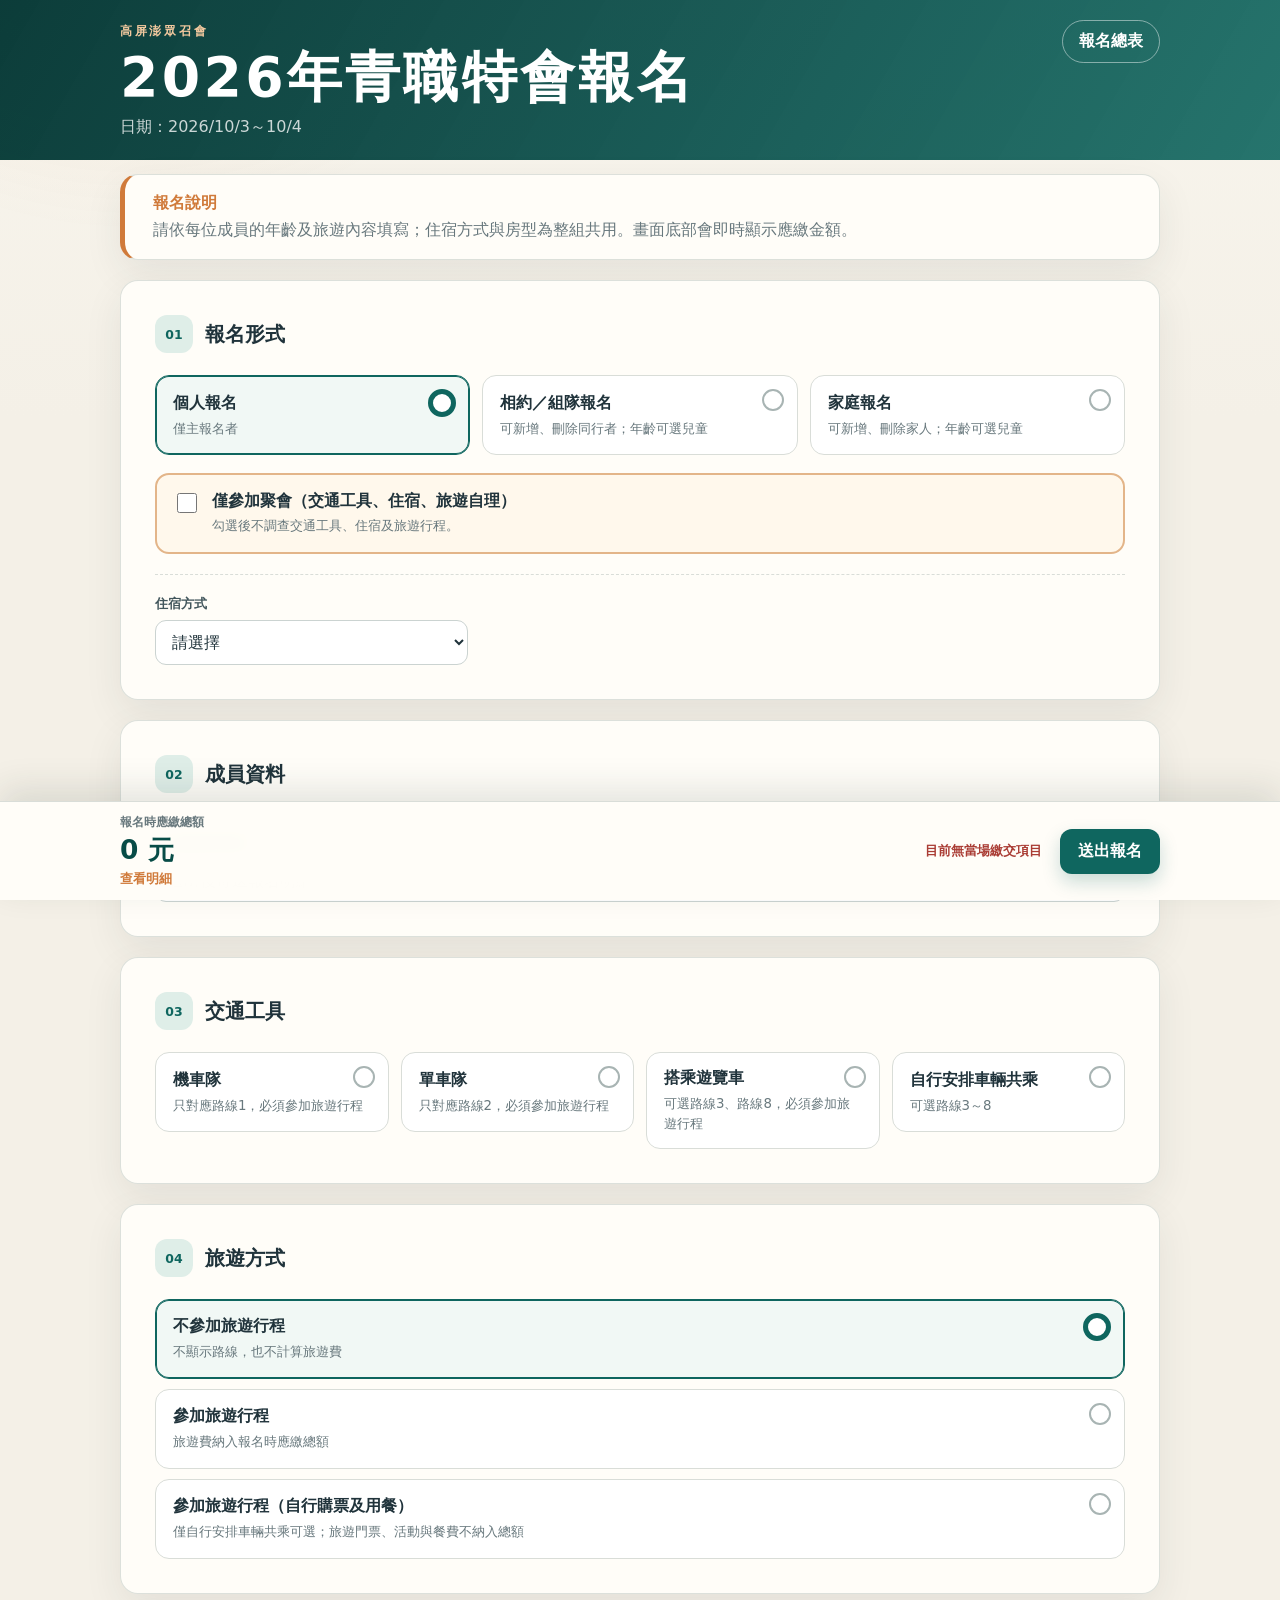
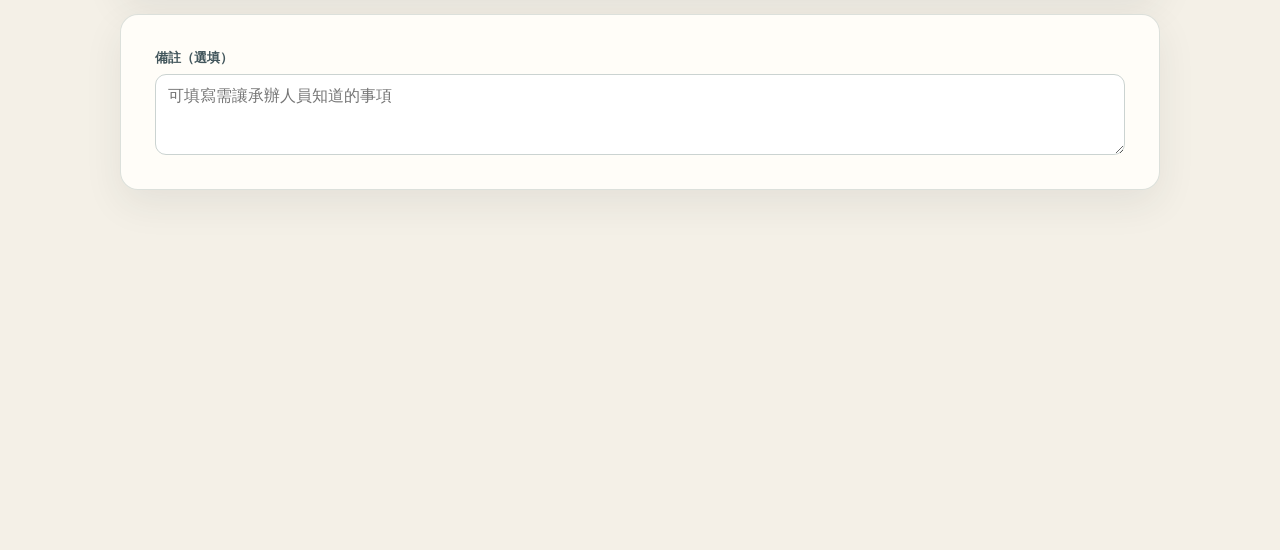
==== index.html @ 2dcc2cd1 "Add files via upload" ====
<!doctype html>
<html lang="zh-Hant">
<head>
  <meta charset="utf-8">
  <meta name="viewport" content="width=device-width, initial-scale=1, viewport-fit=cover">
  <meta name="description" content="高屏澎眾召會 2026年青職特會報名">
  <title>墾丁相調報名</title>
  <link rel="stylesheet" href="styles.css?v=20260810-r52.4">
</head>
<body data-page="registration">
  <header class="site-header">
    <div>
      <span class="eyebrow">高屏澎眾召會</span>
      <h1 id="eventTitle">2026年青職特會報名</h1>
      <p class="header-meta" id="eventDate">日期：2026/10/3～10/4</p>
    </div>
    <a class="report-link" href="report.html" target="_blank" rel="noopener">報名總表</a>
  </header>

  <main class="page-shell">
    <div id="globalMessage" class="message message--error" hidden></div>
    <form id="registrationForm" novalidate>
      <section class="card intro-card">
        <h2>報名說明</h2>
        <p>請依每位成員的年齡及旅遊內容填寫；住宿方式與房型為整組共用。畫面底部會即時顯示應繳金額。</p>
      </section>

      <section class="card">
        <div class="section-heading"><div><span class="step">01</span><h2>報名形式</h2></div></div>
        <div class="choice-grid choice-grid--three">
          <label class="choice"><input type="radio" name="registrationType" value="PERSONAL" checked><span><strong>個人報名</strong><small>僅主報名者</small></span></label>
          <label class="choice"><input type="radio" name="registrationType" value="TEAM"><span><strong>相約／組隊報名</strong><small>可新增、刪除同行者；年齡可選兒童</small></span></label>
          <label class="choice"><input type="radio" name="registrationType" value="FAMILY"><span><strong>家庭報名</strong><small>可新增、刪除家人；年齡可選兒童</small></span></label>
        </div>
        <label class="meeting-only-choice">
          <input id="meetingOnly" type="checkbox">
          <span><strong>僅參加聚會（交通工具、住宿、旅遊自理）</strong><small id="meetingOnlyDescription">勾選後不調查交通工具、住宿及旅遊行程。</small></span>
        </label>
        <div id="accommodationSection" class="accommodation-section">
          <div class="form-grid">
            <label class="field"><span>住宿方式</span><select id="groupAccommodation" required><option value="">請選擇</option><option value="HOWARD">福華度假飯店</option><option value="SELF">住宿自理</option></select></label>
            <label id="groupRoomField" class="field room-type-field" hidden><span>整組房型</span><select id="groupRoomType"><option value="">請選擇</option></select></label>
          </div>
          <div id="groupHotelInfo" class="hotel-banner" hidden>
            <div><span class="hotel-icon">宿</span></div>
            <div>
              <strong>全組住宿福華度假飯店</strong>
              <p id="hotelPricingDescription">房型與加價規則載入中。</p>
            </div>
          </div>
          <div id="roomConfirmationPanel" class="confirmation-panel" hidden>
            <label id="personalRoomConfirmation" class="confirmation-choice" hidden>
              <input id="personalRoomConfirmed" type="checkbox">
              <span>我了解同住者將由青職組安排；若無合適配對者，屆時可能加收空床費。</span>
            </label>
            <label id="roomCapacityConfirmation" class="confirmation-choice" hidden>
              <input id="roomCapacityConfirmed" type="checkbox">
              <span>我了解需要床位的人數未達房型人數，將由青職組安排同住者；若無合適配對者，屆時可能加收空床費。</span>
            </label>
          </div>
        </div>
      </section>

      <section class="card">
        <div class="section-heading">
          <div><span class="step">02</span><h2>成員資料</h2></div>
          <button id="addAdultButton" class="button button--secondary" type="button" hidden>＋ 新增同行者</button>
        </div>
        <div id="participants"></div>
        <div class="contact-panel">
          <label class="field field--wide"><span>報名副本電子郵件</span><input id="email" type="email" autocomplete="email" maxlength="120" placeholder="送出後寄送報名明細" required></label>
        </div>
      </section>

      <section id="transportCard" class="card">
        <div class="section-heading"><div><span class="step">03</span><h2>交通工具</h2></div></div>
        <div class="choice-grid choice-grid--four">
          <label class="choice"><input type="radio" name="transportMode" value="MOTORCYCLE" required><span><strong>機車隊</strong><small>只對應路線1，必須參加旅遊行程</small></span></label>
          <label class="choice"><input type="radio" name="transportMode" value="BICYCLE" required><span><strong>單車隊</strong><small>只對應路線2，必須參加旅遊行程</small></span></label>
          <label class="choice"><input type="radio" name="transportMode" value="COACH" required><span><strong>搭乘遊覽車</strong><small>可選路線3、路線8，必須參加旅遊行程</small></span></label>
          <label class="choice"><input type="radio" name="transportMode" value="CARPOOL" required><span><strong>自行安排車輛共乘</strong><small>可選路線3～8</small></span></label>
        </div>
        <section id="insuranceSurvey" class="insurance-survey" hidden>
          <div class="insurance-survey__heading">
            <div>
              <h3 id="insuranceTitle">旅遊平安保險</h3>
              <p id="insuranceDescription">依所選交通工具與路線顯示投保規則。</p>
            </div>
            <span id="insurancePrice" class="insurance-price"></span>
          </div>
          <div id="insuranceParticipants" class="insurance-participants"></div>
        </section>
      </section>

      <section id="travelCard" class="card">
        <div class="section-heading"><div><span class="step">04</span><h2>旅遊方式</h2></div></div>
        <div class="choice-stack">
          <label class="choice"><input type="radio" name="travelMode" value="NONE" checked><span><strong>不參加旅遊行程</strong><small>不顯示路線，也不計算旅遊費</small></span></label>
          <label class="choice"><input type="radio" name="travelMode" value="STANDARD"><span><strong>參加旅遊行程</strong><small>旅遊費納入報名時應繳總額</small></span></label>
          <label class="choice"><input type="radio" name="travelMode" value="SELF_PAY"><span><strong>參加旅遊行程（自行購票及用餐）</strong><small>僅自行安排車輛共乘可選；旅遊門票、活動與餐費不納入總額</small></span></label>
        </div>
        <div id="routeSection" class="route-section" hidden>
          <label class="field">
            <span>10/3旅遊路線</span>
            <select id="routeId" required><option value="">請選擇一條路線</option></select>
          </label>
          <div id="routeInfo" class="route-info" hidden></div>
          <div id="routeDetailTable"></div>
          <div id="routeOptions"></div>
          <div id="route7Count" class="route-count" hidden></div>
          <div id="onsiteTable"></div>
          <div id="pendingTable"></div>
        </div>
      </section>

      <section class="card">
        <label class="field">
          <span>備註（選填）</span>
          <textarea id="note" maxlength="500" rows="3" placeholder="可填寫需讓承辦人員知道的事項"></textarea>
        </label>
      </section>
      <div class="mobile-bottom-spacer" aria-hidden="true"></div>
    </form>
  </main>

  <div class="fee-dock">
    <div class="fee-dock__inner">
      <button class="fee-total" id="toggleDetails" type="button" aria-expanded="false">
        <span>報名時應繳總額</span><strong id="grandTotal">0 元</strong><small>查看明細</small>
      </button>
      <div class="fee-dock__details" id="feeDetails" hidden></div>
      <div class="fee-dock__actions">
        <span id="onsiteReminder" class="onsite-reminder">目前無當場繳交項目</span>
        <button id="submitButton" class="button button--primary" type="submit" form="registrationForm">送出報名</button>
      </div>
    </div>
  </div>

  <dialog id="resultDialog" class="result-dialog">
    <div class="success-mark">✓</div>
    <h2>報名已送出</h2>
    <p>報名編號：<strong id="resultRegistrationId"></strong></p>
    <p>報名時應繳：<strong id="resultTotal"></strong></p>
    <section id="resultFinancial" class="result-info-card" hidden>
      <h3>財務窗口</h3>
      <p id="resultFinancialText"></p>
    </section>
    <section id="resultRouteGroup" class="result-info-card result-route-group" hidden>
      <h3 id="resultRouteGroupTitle">旅遊行程群組</h3>
      <p>請加入您所選路線的 LINE 群組，以接收行前通知。</p>
      <img id="resultRouteQr" alt="旅遊路線 LINE 群組 QR Code">
      <a id="resultRouteLink" class="button button--secondary" target="_blank" rel="noopener">開啟 LINE 群組邀請連結</a>
    </section>
    <button id="closeResult" class="button button--primary" type="button">完成</button>
  </dialog>

  <template id="adultTemplate">
    <article class="member-card adult-card">
      <header class="member-card__header"><h3 class="member-title"></h3><button class="remove-member" type="button">刪除</button></header>
      <div class="member-card__body form-grid">
        <label class="field name-field">
          <span class="field-label-line"><span>姓名</span><span class="early-bird-status" data-early-bird-status role="status" aria-live="polite" hidden></span></span>
          <input data-field="name" aria-label="姓名" autocomplete="name" maxlength="40" required>
        </label>
        <label class="field adult-only"><span>手機</span><input data-field="phone" type="tel" inputmode="tel" maxlength="30" required></label>
        <label class="field adult-only"><span>召會</span><select data-field="church" required></select></label>
        <label class="field adult-only kaohsiung-only"><span>照顧區</span><select data-field="careArea" required></select></label>
        <label class="field adult-only kaohsiung-only"><span>大區</span><select data-field="district" required></select></label>
        <label class="field relationship-field" hidden><span>與主報名者的關係</span><input data-field="relationship" maxlength="30"></label>
        <label class="field"><span>年齡</span><select data-field="identityCategory" required></select></label>
        <label class="field child-age-field" hidden><span>實際年齡</span><select data-field="actualAge"><option value="">請選擇</option><option value="0">0歲</option><option value="1">1歲</option><option value="2">2歲</option><option value="3">3歲</option><option value="4">4歲</option><option value="5">5歲</option><option value="6">6歲</option><option value="7">7歲</option><option value="8">8歲</option><option value="9">9歲</option><option value="10">10歲</option><option value="11">11歲</option></select></label>
      </div>
    </article>
  </template>
  <script src="config.js?v=20260810-r52.4"></script>
  <script src="app.js?v=20260810-r52.4"></script>
</body>
</html>
---- styles.css ----
:root {
    --ink: #20333b;
    --muted: #68787d;
    --paper: #fffdf8;
    --canvas: #f4f0e7;
    --line: #d9ddd8;
    --brand: #0f665f;
    --brand-dark: #084c47;
    --accent: #d07a3a;
    --accent-soft: #fae9d7;
    --green-soft: #dfeee8;
    --child-soft: #eee6f6;
    --danger: #aa3d35;
    --shadow: 0 14px 38px rgba(40, 55, 50, .08);
    --radius: 18px;
  }
  * { box-sizing: border-box; }
  html { color: var(--ink); background: var(--canvas); font-family: "Noto Sans TC", "Microsoft JhengHei", system-ui, sans-serif; scroll-padding-bottom: 150px; }
  body { margin: 0; min-height: 100vh; background:
      radial-gradient(circle at 10% -10%, rgba(208,122,58,.13), transparent 28rem),
      linear-gradient(180deg, #f8f5ed 0, var(--canvas) 26rem); }
  button, input, select, textarea { font: inherit; }
  button, a { -webkit-tap-highlight-color: transparent; }
  h1, h2, h3, p { margin-top: 0; }
  [hidden] { display: none !important; }

  .site-header {
    min-height: 156px; padding: 20px max(24px, calc((100vw - 1040px)/2)) 22px;
    display: flex; align-items: flex-start; justify-content: space-between; gap: 24px;
    color: white; background:
      linear-gradient(120deg, rgba(4,55,52,.97), rgba(15,102,95,.9)),
      repeating-linear-gradient(135deg, transparent 0 22px, rgba(255,255,255,.04) 22px 24px);
  }
  .site-header h1 { margin: 6px 0 8px; font-size: clamp(2rem, 5vw, 3.45rem); letter-spacing: .06em; line-height: 1.15; }
  .eyebrow { color: #f3c99f; font-size: .78rem; font-weight: 800; letter-spacing: .22em; text-transform: uppercase; }
  .header-meta { margin: 0; color: rgba(255,255,255,.78); }
  .report-link { color: white; text-decoration: none; border: 1px solid rgba(255,255,255,.46); padding: 10px 16px; border-radius: 999px; white-space: nowrap; font-weight: 700; }
  .report-link:hover { background: rgba(255,255,255,.12); }

  .page-shell, .report-shell { width: min(1040px, calc(100% - 32px)); margin: 14px auto 0; padding-bottom: 190px; position: relative; }
  .report-shell { width: min(1440px, calc(100% - 32px)); }
  .card { background: rgba(255,253,248,.98); border: 1px solid rgba(217,221,216,.9); border-radius: var(--radius); padding: clamp(20px, 4vw, 34px); margin-bottom: 20px; box-shadow: var(--shadow); }
  .intro-card { border-left: 5px solid var(--accent); padding: 18px 28px; }
  .intro-card h2 { font-size: 1rem; margin-bottom: 6px; color: var(--accent); }
  .intro-card p { margin: 0; color: var(--muted); }
  .section-heading { display: flex; align-items: center; justify-content: space-between; gap: 16px; margin-bottom: 22px; }
  .section-heading > div { display: flex; align-items: center; gap: 12px; flex-wrap: wrap; }
  .section-heading h2 { margin: 0; font-size: 1.28rem; }
  .step { width: 38px; height: 38px; border-radius: 12px; display: grid; place-items: center; color: var(--brand); background: var(--green-soft); font-size: .78rem; font-weight: 900; }

  .choice-grid { display: grid; gap: 12px; }
  .choice-grid--two { grid-template-columns: repeat(2, 1fr); }
  .choice-grid--three { grid-template-columns: repeat(3, 1fr); }
  .choice-grid--four { grid-template-columns: repeat(4, 1fr); }
  .choice-stack { display: grid; gap: 10px; }
  .choice { display: block; position: relative; cursor: pointer; }
  .choice input { position: absolute; opacity: 0; pointer-events: none; }
  .choice > span { min-height: 80px; display: flex; flex-direction: column; justify-content: center; gap: 5px; border: 1px solid var(--line); border-radius: 14px; padding: 15px 17px; transition: .18s ease; background: white; }
  .choice > span::before { content: ""; width: 18px; height: 18px; border: 2px solid #a8b4b3; border-radius: 50%; position: absolute; top: 14px; right: 14px; }
  .choice input:checked + span { border-color: var(--brand); background: #f1f8f5; box-shadow: inset 0 0 0 1px var(--brand); }
  .choice input:checked + span::before { border: 5px solid var(--brand); background: white; }
  .choice.choice--disabled { cursor: not-allowed; }
  .choice.choice--disabled > span { color: #8d9695; background: #f2f3f2; border-color: #d9dddc; opacity: .72; }
  .choice.choice--disabled > span::before { border-color: #c7cecd; background: #e7eae9; }
  .choice strong { padding-right: 22px; }
  .choice small { color: var(--muted); line-height: 1.45; }
  .choice.compact > span { min-height: 70px; }

  .button { border: 0; border-radius: 12px; padding: 12px 18px; cursor: pointer; font-weight: 800; transition: .18s ease; }
  .button:hover { transform: translateY(-1px); }
  .button:disabled { opacity: .55; cursor: wait; transform: none; }
  .button--primary { color: white; background: var(--brand); box-shadow: 0 8px 18px rgba(15,102,95,.22); }
  .button--primary:hover { background: var(--brand-dark); }
  .button--secondary { color: var(--brand); background: var(--green-soft); }
  .button--text { color: var(--brand); background: transparent; padding: 8px; }

  .member-card { border: 1px solid var(--line); border-radius: 16px; overflow: hidden; margin-bottom: 16px; background: white; }
  .member-card__header { display: flex; align-items: center; justify-content: space-between; padding: 14px 18px; background: linear-gradient(90deg, #dcece7, #eef6f3); color: var(--brand-dark); }
  .member-card__header--child { background: linear-gradient(90deg, var(--child-soft), #f7f2fb); color: #684b7d; }
  .member-card__header h3 { margin: 0; font-size: 1rem; }
  .remove-member { border: 0; background: transparent; color: var(--danger); cursor: pointer; font-weight: 800; padding: 6px 8px; border-radius: 8px; }
  .remove-member:hover { background: rgba(170,61,53,.09); }
  .member-card__body { padding: 20px; }
  .form-grid { display: grid; grid-template-columns: repeat(3, 1fr); gap: 16px; }
  .contact-panel { margin-top: 18px; padding-top: 18px; border-top: 1px dashed var(--line); }
  .field { display: flex; flex-direction: column; gap: 7px; min-width: 0; }
  .field > span, .field-group legend { font-size: .84rem; color: #42565c; font-weight: 800; }
  .field-label-line { display: grid; grid-template-columns: max-content minmax(0, 1fr); align-items: start; gap: 9px; min-width: 0; }
  .early-bird-status { display: inline-flex; align-items: center; justify-self: start; min-width: 0; padding: 3px 8px; border-radius: 10px; font-size: .76rem; line-height: 1.35; font-weight: 800; }
  .early-bird-status--paid { color: #805300; background: #fff1c7; }
  .early-bird-status--unpaid { color: #a32f28; background: #fde8e6; }
  .early-bird-status[hidden] { display: none; }
  .field input, .field select, .field textarea {
    width: 100%; border: 1px solid #cbd3d1; border-radius: 11px; padding: 11px 12px; color: var(--ink); background: white; outline: none;
  }
  .field input:focus, .field select:focus, .field textarea:focus { border-color: var(--brand); box-shadow: 0 0 0 3px rgba(15,102,95,.12); }
  select option.route-unavailable { color: var(--danger); }
  .toggle-field { display: flex; gap: 9px; align-items: center; min-height: 44px; align-self: end; padding: 10px 12px; background: #f7f8f5; border-radius: 11px; font-weight: 700; }
  .toggle-field input { width: 18px; height: 18px; accent-color: var(--brand); }
  .relationship-field[hidden], .child-age-field[hidden], .kaohsiung-only[hidden], .adult-only[hidden], .room-type-field[hidden],
  .insurance-block[hidden], .insurance-details[hidden], .guardian-fields[hidden], .accommodation-section[hidden],
  .insurance-survey[hidden] { display: none; }
  .dependent-actions { padding: 0 18px 15px; }
  .child-card { margin: 0 18px 16px; border-color: #ded3e7; }
  .field-help { color: var(--muted); font-size: .8rem; margin: 0 20px 16px; }
  .warning-text { color: #925727; margin: 12px 0 0; }
  .muted { color: var(--muted); }

  .hotel-banner { display: flex; gap: 14px; align-items: center; border-radius: 14px; padding: 16px; background: #fbf3e9; margin-bottom: 20px; }
  .hotel-banner p { margin: 3px 0 0; color: var(--muted); font-size: .88rem; }
  .primary-hotel-info { margin: 0 20px 20px; }
  .hotel-icon { width: 42px; height: 42px; border-radius: 12px; display: grid; place-items: center; background: var(--accent); color: white; font-weight: 900; }
  .meeting-only-choice { display: flex; gap: 12px; align-items: flex-start; margin-top: 18px; padding: 16px; border: 2px solid #e3b589; border-radius: 14px; background: #fff8ec; cursor: pointer; }
  .meeting-only-choice input { width: 20px; height: 20px; margin-top: 2px; accent-color: var(--accent); flex: 0 0 auto; }
  .meeting-only-choice span { display: grid; gap: 4px; }
  .meeting-only-choice small { color: var(--muted); line-height: 1.5; }
  .accommodation-section { margin-top: 20px; padding-top: 20px; border-top: 1px dashed var(--line); }
  .accommodation-section .hotel-banner { margin: 16px 0 0; }
  .confirmation-panel { display: grid; gap: 10px; margin-top: 16px; }
  .confirmation-choice { display: flex; align-items: flex-start; gap: 10px; padding: 14px; border: 1px solid #dfc39f; border-radius: 12px; background: #fff9ef; cursor: pointer; line-height: 1.55; }
  .confirmation-choice input { width: 19px; height: 19px; margin-top: 2px; flex: 0 0 auto; accent-color: var(--accent); }
  .survey-card-hidden { display: none; }
  .insurance-survey { margin-top: 20px; padding: 18px; border: 2px solid #b7d6cc; border-radius: 16px; background: #f3f8f6; }
  .insurance-survey__heading { display: flex; justify-content: space-between; gap: 18px; align-items: flex-start; margin-bottom: 14px; }
  .insurance-survey__heading h3 { margin: 0; color: var(--brand-dark); font-size: 1.08rem; }
  .insurance-survey__heading p { margin: 5px 0 0; color: var(--muted); font-size: .86rem; }
  .insurance-price { flex: 0 0 auto; padding: 6px 10px; border-radius: 999px; color: #7b451e; background: var(--accent-soft); font-size: .8rem; font-weight: 900; }
  .insurance-participants { display: grid; gap: 12px; }
  .insurance-member { padding: 15px; border: 1px solid #d9e5e1; border-radius: 14px; background: white; }
  .insurance-member h4 { margin: 0 0 12px; color: var(--brand-dark); }
  .insurance-details { margin-top: 14px; }
  .guardian-fields { grid-column: 1 / -1; padding-top: 14px; border-top: 1px dashed #b8d0c8; }
  .capacity-note { display: block; margin-top: 6px; color: #9a531f; font-weight: 900; }
  .field-group { border: 0; padding: 0; margin: 0; }
  .field-group legend { margin-bottom: 10px; }
  .route-section { margin-top: 20px; border-top: 1px dashed var(--line); padding-top: 20px; }
  .route-info, .route-count { margin: 12px 0; padding: 14px 16px; border-radius: 12px; background: var(--green-soft); line-height: 1.55; }
  .route-notes { margin-top: 12px; padding-top: 12px; border-top: 1px dashed rgba(15,102,95,.28); }
  .route-notes ul { margin: 7px 0 0; padding-left: 22px; }
  .route-notes li { margin: 4px 0; }
  .route-itinerary { margin-top: 14px; padding-top: 12px; border-top: 1px dashed rgba(15,102,95,.28); }
  .route-itinerary-scroll { margin-top: 8px; overflow-x: auto; border: 1px solid rgba(15,102,95,.18); border-radius: 10px; background: #fff; }
  .route-itinerary table { width: 100%; min-width: 480px; border-collapse: collapse; font-size: .92rem; line-height: 1.45; }
  .route-itinerary th, .route-itinerary td { padding: 9px 10px; border-bottom: 1px solid #e4ece9; text-align: left; vertical-align: top; }
  .route-itinerary th { background: #edf7f3; color: var(--brand-dark); white-space: nowrap; }
  .route-itinerary td:first-child { width: 150px; white-space: nowrap; font-weight: 700; color: #44514d; }
  .route-itinerary td:nth-child(2) { width: auto; }
  .route-itinerary tr:last-child td { border-bottom: 0; }
  .route-count { background: var(--accent-soft); color: #70411d; font-weight: 700; }
  .route-count ul { margin: 9px 0 5px; padding-left: 22px; }
  .route-count li { margin: 4px 0; }
  .route-count small { display: block; margin-top: 8px; font-weight: 700; line-height: 1.55; }
  .route-options { display: grid; gap: 14px; margin: 16px 0; }
  .route-option-notice { padding: 13px 15px; border-radius: 12px; color: var(--brand-dark); background: var(--green-soft); }
  .activity-count { max-width: 520px; padding: 14px; border-radius: 12px; background: #f7f8f5; }
  .mini-table { width: 100%; border-collapse: collapse; margin-top: 14px; font-size: .9rem; }
  .mini-table caption { text-align: left; font-weight: 900; margin-bottom: 8px; color: var(--brand-dark); }
  .mini-table th, .mini-table td { border-bottom: 1px solid var(--line); padding: 9px 10px; text-align: left; }
  .mini-table td:last-child { text-align: right; font-variant-numeric: tabular-nums; }
  .route-detail-table { margin: 14px 0 4px; background: #fff; border: 1px solid var(--line); border-radius: 12px; overflow: hidden; }
  .route-detail-table th { position: static; background: #eef6f3; }
  .route-detail-table th:last-child, .route-detail-table td:last-child { text-align: left; }
  .member-card, .route-section, .field { scroll-margin-bottom: 150px; }

  .fee-dock { position: fixed; z-index: 20; left: 0; right: 0; bottom: 0; background: rgba(255,253,248,.97); border-top: 1px solid var(--line); box-shadow: 0 -12px 35px rgba(35,50,45,.12); backdrop-filter: blur(14px); }
  .fee-dock__inner { width: min(1040px, calc(100% - 24px)); margin: 0 auto; min-height: 92px; display: grid; grid-template-columns: 240px 1fr; align-items: center; gap: 20px; position: relative; }
  .fee-total { border: 0; background: transparent; text-align: left; cursor: pointer; padding: 12px 0; display: grid; gap: 2px; color: var(--ink); }
  .fee-total span { font-size: .78rem; color: var(--muted); font-weight: 800; }
  .fee-total strong { color: var(--brand-dark); font-size: 1.65rem; font-variant-numeric: tabular-nums; }
  .fee-total small { color: var(--accent); font-weight: 800; }
  .fee-dock__actions { display: flex; align-items: center; justify-content: flex-end; gap: 18px; }
  .onsite-reminder { color: var(--danger); font-size: .82rem; font-weight: 900; max-width: 470px; }
  .fee-dock__details { position: absolute; bottom: 92px; left: 0; width: 390px; max-height: 55vh; overflow: auto; background: white; border: 1px solid var(--line); border-radius: 15px; padding: 16px; box-shadow: var(--shadow); }
  .detail-row { display: flex; justify-content: space-between; gap: 20px; padding: 7px 0; border-bottom: 1px solid #edf0ed; }
  .member-fee { padding: 4px 0 10px; }
  .member-fee + .member-fee { border-top: 2px solid var(--green-soft); padding-top: 14px; }
  .member-fee h4 { margin: 0 0 5px; color: var(--brand-dark); font-size: .92rem; }
  .detail-row.subtotal { border-bottom: 0; color: var(--brand-dark); font-weight: 800; }
  .detail-row.total { font-weight: 900; color: var(--brand-dark); border: 0; padding-top: 12px; }
  .mobile-bottom-spacer { height: 150px; }

  .message { border-radius: 12px; padding: 13px 15px; margin: 12px 0; background: var(--green-soft); color: var(--brand-dark); }
  .message--error { background: #fae5e2; color: #7b2d28; }
  .result-dialog { border: 0; border-radius: 20px; padding: 32px; text-align: center; color: var(--ink); box-shadow: 0 20px 70px rgba(20,35,30,.3); width: min(560px, calc(100% - 32px)); max-height: calc(100vh - 32px); overflow: auto; }
  .result-dialog::backdrop { background: rgba(20,33,31,.62); backdrop-filter: blur(4px); }
  .success-mark { width: 58px; height: 58px; display: grid; place-items: center; margin: 0 auto 16px; border-radius: 50%; background: var(--green-soft); color: var(--brand); font-size: 2rem; font-weight: 900; }
  .result-info-card { margin: 18px 0; padding: 16px; border-radius: 14px; background: var(--green-soft); text-align: left; }
  .result-info-card h3 { margin: 0 0 8px; color: var(--brand-dark); }
  .result-info-card p { margin: 5px 0; white-space: pre-line; line-height: 1.6; }
  .result-route-group { text-align: center; background: #fff7d9; }
  .result-route-group img { display: block; width: min(240px, 100%); aspect-ratio: 1; object-fit: contain; margin: 12px auto; border: 8px solid white; border-radius: 12px; background: white; }
  .result-route-group .button { display: inline-flex; text-decoration: none; }

  .report-header { min-height: 160px; }
  .login-card { width: min(460px, 100%); margin: 0 auto; }
  .report-control-card { padding-bottom: 24px; }
  .report-view-grid { display: grid; grid-template-columns: minmax(280px, 560px); }
  .report-title-block { display: grid; gap: 5px; }
  .report-title-block h2, .report-title-block p { margin: 0; }
  .login-card form { display: grid; gap: 14px; }
  .stats-grid { display: grid; grid-template-columns: repeat(4, 1fr); gap: 14px; margin-bottom: 20px; }
  .stats-grid--overview { grid-template-columns: repeat(3, 1fr); }
  .stat-card { border-radius: 16px; padding: 20px; background: white; border: 1px solid var(--line); box-shadow: var(--shadow); }
  .stat-card .stat-card__label { display: block; color: var(--muted); font-size: .82rem; font-weight: 800; }
  .stat-card .stat-card__value { display: block; font-size: 1.85rem; margin-top: 5px; color: var(--brand-dark); }
  .stat-card__details { display: grid; gap: 8px; margin-top: 14px; padding-top: 12px; border-top: 1px solid var(--line); }
  .stat-card__detail { display: grid; grid-template-columns: auto auto; align-items: baseline; gap: 3px 10px; }
  .stat-card__detail span { color: var(--muted); font-size: .78rem; font-weight: 800; }
  .stat-card__detail strong { justify-self: end; color: var(--ink); font-size: .98rem; font-weight: 900; }
  .stat-card__detail small { grid-column: 1 / -1; color: var(--muted); font-size: .72rem; line-height: 1.45; }
  .stat-card--money { background: var(--brand); color: white; }
  .stat-card--money .stat-card__label, .stat-card--money .stat-card__value,
  .stat-card--money .stat-card__detail span, .stat-card--money .stat-card__detail strong,
  .stat-card--money .stat-card__detail small { color: white; }
  .filter-grid { display: grid; grid-template-columns: repeat(4, 1fr); gap: 14px; }
  .field--wide { grid-column: span 2; }
  .report-actions { align-items: flex-start; }
  .download-menu { position: relative; }
  .download-options { position: absolute; right: 0; top: calc(100% + 8px); width: 220px; z-index: 10; border: 1px solid var(--line); border-radius: 12px; background: white; box-shadow: var(--shadow); padding: 6px; }
  .download-options button { width: 100%; border: 0; background: transparent; padding: 11px 12px; text-align: left; border-radius: 8px; cursor: pointer; }
  .download-options button:hover { background: var(--green-soft); }
  .route-stats { display: flex; flex-wrap: wrap; gap: 8px; margin-bottom: 14px; }
  .route-pill { padding: 7px 10px; border-radius: 999px; background: var(--accent-soft); color: #70411d; font-size: .78rem; font-weight: 800; }
  .table-wrap { width: 100%; overflow: auto; border: 1px solid var(--line); border-radius: 12px; }
  table { width: 100%; border-collapse: collapse; white-space: nowrap; font-size: .82rem; }
  th { position: sticky; top: 0; background: #e8eef1; color: #34474d; text-align: left; z-index: 1; }
  th, td { padding: 10px 12px; border-bottom: 1px solid #e5e8e5; }
  tbody tr:hover { background: #f8faf8; }
  tbody tr.report-row--care-total { background: #edf7f3; font-weight: 800; }
  tbody tr.report-row--care-total:hover { background: #e4f1ec; }
  tbody tr.report-row--grand-total { background: var(--green-soft); font-weight: 900; border-top: 2px solid var(--brand); }
  tbody tr.report-row--grand-total:hover { background: #d5e8e0; }
  td.money { text-align: right; font-variant-numeric: tabular-nums; }
  .report-table--centered th, .report-table--centered td { text-align: center; }

  @media (max-width: 800px) {
    .site-header { min-height: 142px; padding: 18px; }
    .site-header h1 { font-size: 2rem; }
    html { scroll-padding-bottom: 130px; }
    .page-shell, .report-shell { width: min(100% - 20px, 1040px); margin-top: 10px; padding-bottom: 230px; }
    .card { padding: 20px 16px; border-radius: 15px; }
    .intro-card { padding: 15px 16px; }
    .choice-grid--two, .choice-grid--three, .choice-grid--four, .form-grid, .stats-grid, .filter-grid { grid-template-columns: 1fr; }
    .field--wide { grid-column: auto; }
    .section-heading { align-items: flex-start; }
    .member-card__body { padding: 16px; }
    .primary-hotel-info { margin: 0 16px 16px; }
    .insurance-details, .guardian-fields { grid-template-columns: 1fr; }
    .insurance-survey { padding: 14px; }
    .insurance-survey__heading { display: grid; gap: 8px; }
    .child-card { margin: 0 10px 12px; }
    .fee-dock__inner { min-height: 0; grid-template-columns: 1fr auto; gap: 10px; padding: 8px 0 calc(8px + env(safe-area-inset-bottom)); }
    .fee-total strong { font-size: 1.35rem; }
    .fee-dock__actions { display: contents; }
    .onsite-reminder { grid-column: 1 / -1; grid-row: 2; max-width: none; font-size: .74rem; overflow: hidden; text-overflow: ellipsis; white-space: nowrap; }
    .fee-dock__details { bottom: 110px; width: 100%; max-height: 42vh; }
    .mobile-bottom-spacer { height: 190px; }
    .report-link { padding: 8px 12px; font-size: .84rem; }
    .stats-grid, .stats-grid--overview { grid-template-columns: repeat(2, 1fr); }
    .stat-card { padding: 15px; }
    .stat-card .stat-card__value { font-size: 1.35rem; }
  }
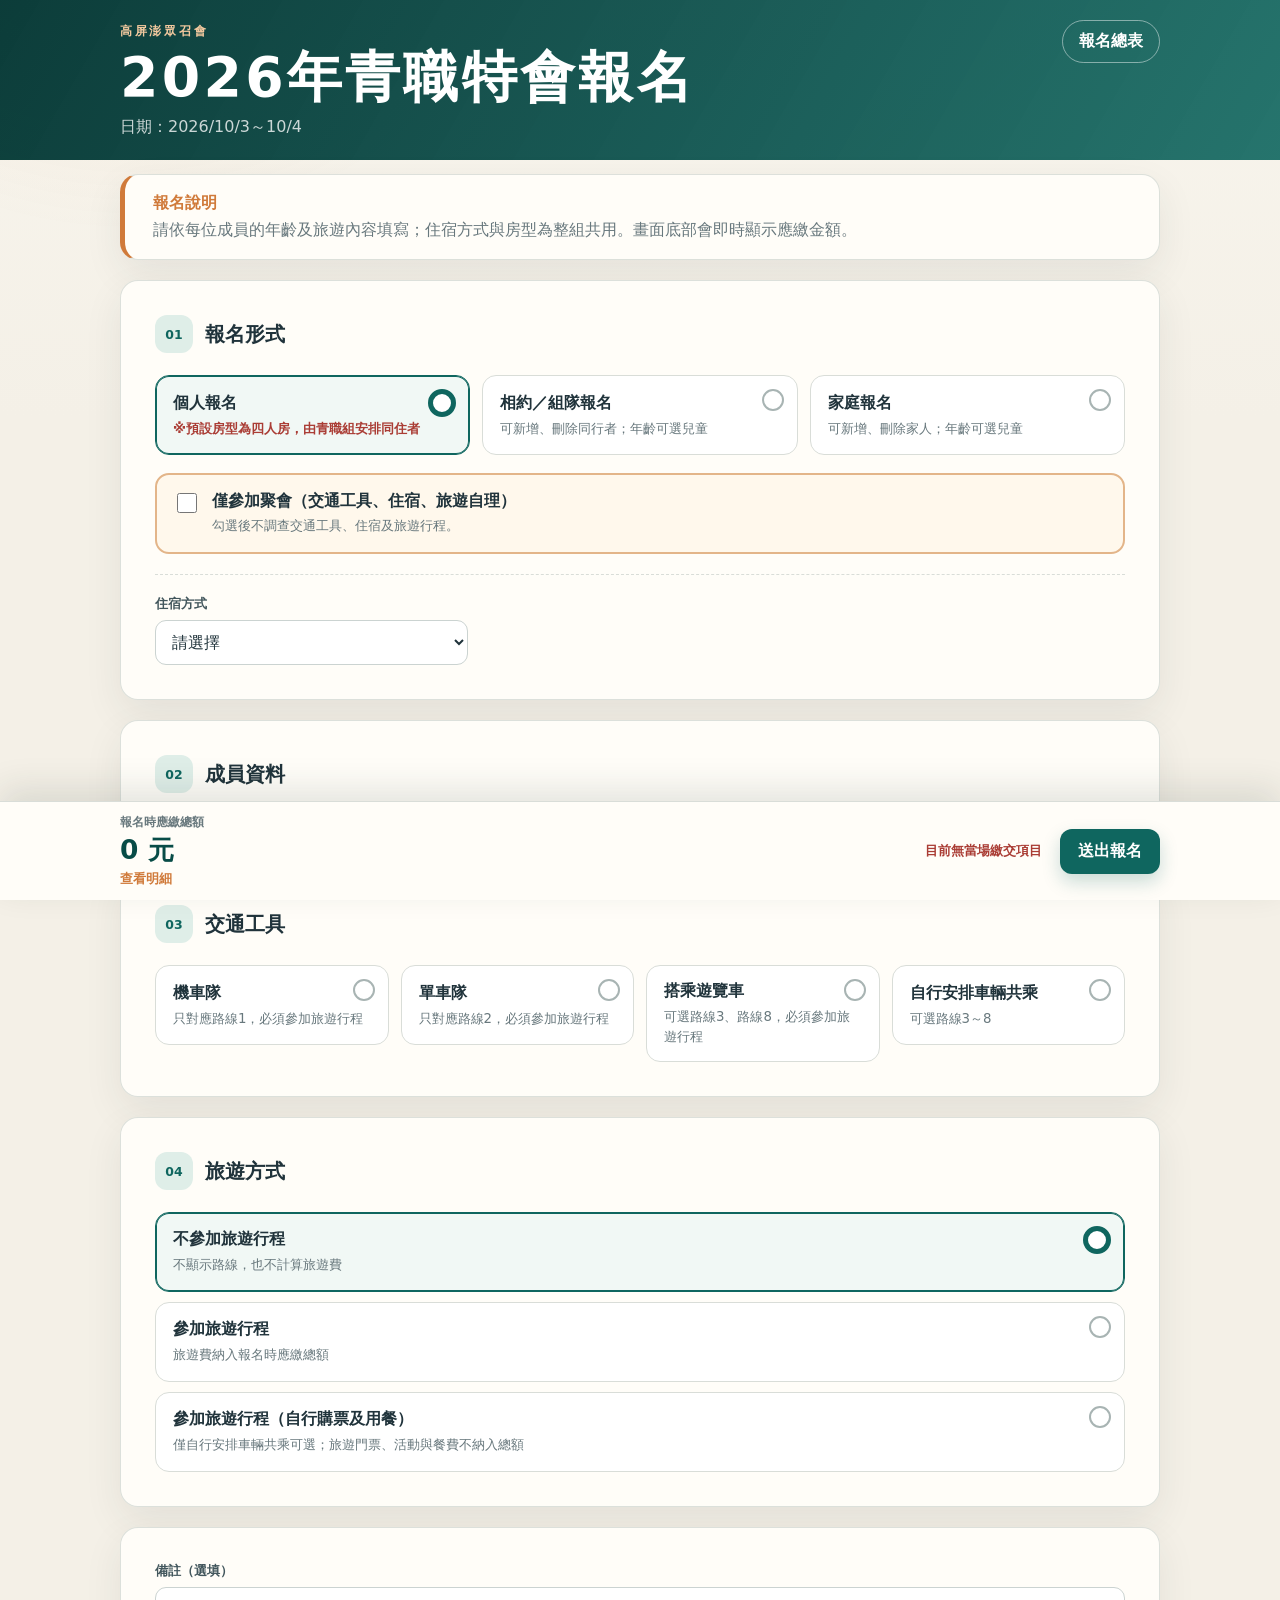
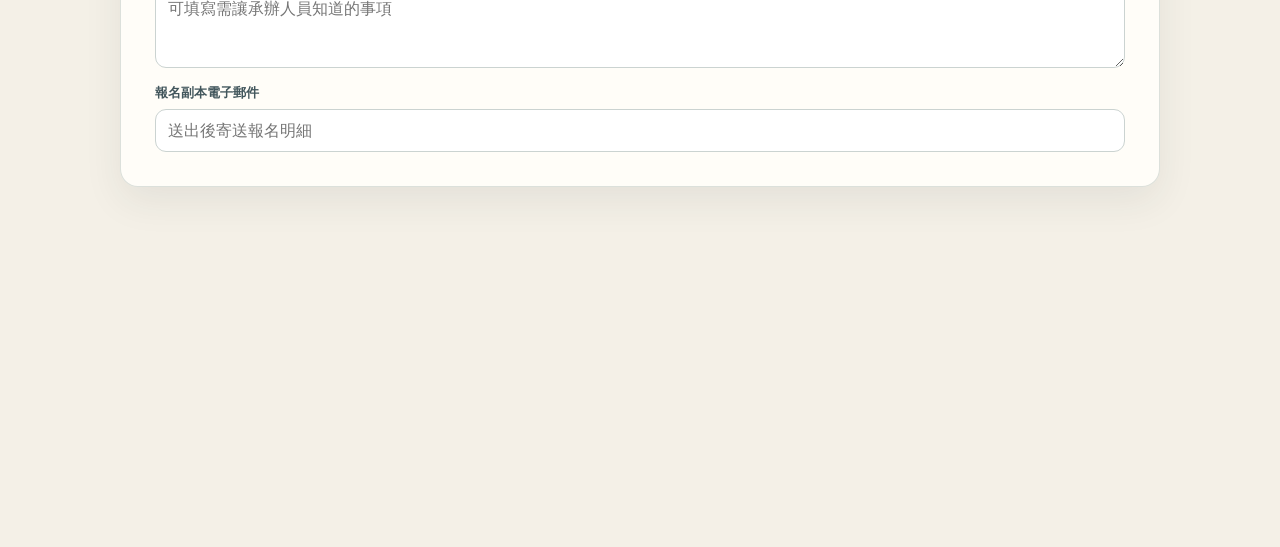
==== commit 4f462bc5: "Add files via upload" ====
--- a/index.html
+++ b/index.html
@@ -5,7 +5,7 @@
   <meta name="viewport" content="width=device-width, initial-scale=1, viewport-fit=cover">
   <meta name="description" content="高屏澎眾召會 2026年青職特會報名">
   <title>墾丁相調報名</title>
-  <link rel="stylesheet" href="styles.css?v=20260810-r52.4">
+  <link rel="stylesheet" href="styles.css?v=20260810-r52.6">
 </head>
 <body data-page="registration">
   <header class="site-header">
@@ -28,7 +28,7 @@
       <section class="card">
         <div class="section-heading"><div><span class="step">01</span><h2>報名形式</h2></div></div>
         <div class="choice-grid choice-grid--three">
-          <label class="choice"><input type="radio" name="registrationType" value="PERSONAL" checked><span><strong>個人報名</strong><small>僅主報名者</small></span></label>
+          <label class="choice"><input type="radio" name="registrationType" value="PERSONAL" checked><span><strong>個人報名</strong><small class="registration-note--danger">※預設房型為四人房，由青職組安排同住者</small></span></label>
           <label class="choice"><input type="radio" name="registrationType" value="TEAM"><span><strong>相約／組隊報名</strong><small>可新增、刪除同行者；年齡可選兒童</small></span></label>
           <label class="choice"><input type="radio" name="registrationType" value="FAMILY"><span><strong>家庭報名</strong><small>可新增、刪除家人；年齡可選兒童</small></span></label>
         </div>
@@ -39,7 +39,7 @@
         <div id="accommodationSection" class="accommodation-section">
           <div class="form-grid">
             <label class="field"><span>住宿方式</span><select id="groupAccommodation" required><option value="">請選擇</option><option value="HOWARD">福華度假飯店</option><option value="SELF">住宿自理</option></select></label>
-            <label id="groupRoomField" class="field room-type-field" hidden><span>整組房型</span><select id="groupRoomType"><option value="">請選擇</option></select></label>
+            <label id="groupRoomField" class="field room-type-field" hidden><span class="room-type-label">整組房型 <small class="field-inline-note">※僅算12歲以上人數；6歲以上兒童皆有床位，0～5歲幼兒共用床位。</small></span><select id="groupRoomType"><option value="">請選擇</option></select></label>
           </div>
           <div id="groupHotelInfo" class="hotel-banner" hidden>
             <div><span class="hotel-icon">宿</span></div>
@@ -51,11 +51,11 @@
           <div id="roomConfirmationPanel" class="confirmation-panel" hidden>
             <label id="personalRoomConfirmation" class="confirmation-choice" hidden>
               <input id="personalRoomConfirmed" type="checkbox">
-              <span>我了解同住者將由青職組安排；若無合適配對者，屆時可能加收空床費。</span>
+              <span id="personalRoomConfirmationText">您選擇的是四人房，同住者將由青職組安排。若無合適配對者，屆時需加收空床費。</span>
             </label>
             <label id="roomCapacityConfirmation" class="confirmation-choice" hidden>
               <input id="roomCapacityConfirmed" type="checkbox">
-              <span>我了解需要床位的人數未達房型人數，將由青職組安排同住者；若無合適配對者，屆時可能加收空床費。</span>
+              <span id="roomCapacityConfirmationText">您的報名人數未達房型人數，請更換房型或由青職組安排同住者。若無合適同住者，屆時需加收空床費。</span>
             </label>
           </div>
         </div>
@@ -67,9 +67,6 @@
           <button id="addAdultButton" class="button button--secondary" type="button" hidden>＋ 新增同行者</button>
         </div>
         <div id="participants"></div>
-        <div class="contact-panel">
-          <label class="field field--wide"><span>報名副本電子郵件</span><input id="email" type="email" autocomplete="email" maxlength="120" placeholder="送出後寄送報名明細" required></label>
-        </div>
       </section>
 
       <section id="transportCard" class="card">
@@ -117,6 +114,10 @@
         <label class="field">
           <span>備註（選填）</span>
           <textarea id="note" maxlength="500" rows="3" placeholder="可填寫需讓承辦人員知道的事項"></textarea>
+        </label>
+        <label class="field contact-email-field">
+          <span>報名副本電子郵件</span>
+          <input id="email" type="email" autocomplete="email" maxlength="120" placeholder="送出後寄送報名明細" required>
         </label>
       </section>
       <div class="mobile-bottom-spacer" aria-hidden="true"></div>
@@ -172,7 +173,7 @@
       </div>
     </article>
   </template>
-  <script src="config.js?v=20260810-r52.4"></script>
-  <script src="app.js?v=20260810-r52.4"></script>
+  <script src="config.js?v=20260810-r52.6"></script>
+  <script src="app.js?v=20260810-r52.6"></script>
 </body>
 </html>
--- a/styles.css
+++ b/styles.css
@@ -64,6 +64,7 @@
   .choice.choice--disabled > span::before { border-color: #c7cecd; background: #e7eae9; }
   .choice strong { padding-right: 22px; }
   .choice small { color: var(--muted); line-height: 1.45; }
+  .choice small.registration-note--danger { color: var(--danger); font-weight: 800; }
   .choice.compact > span { min-height: 70px; }
 
   .button { border: 0; border-radius: 12px; padding: 12px 18px; cursor: pointer; font-weight: 800; transition: .18s ease; }
@@ -82,9 +83,11 @@
   .remove-member:hover { background: rgba(170,61,53,.09); }
   .member-card__body { padding: 20px; }
   .form-grid { display: grid; grid-template-columns: repeat(3, 1fr); gap: 16px; }
-  .contact-panel { margin-top: 18px; padding-top: 18px; border-top: 1px dashed var(--line); }
   .field { display: flex; flex-direction: column; gap: 7px; min-width: 0; }
+  .contact-email-field { margin-top: 16px; }
   .field > span, .field-group legend { font-size: .84rem; color: #42565c; font-weight: 800; }
+  .room-type-label { display: flex; flex-wrap: wrap; align-items: baseline; gap: 6px; }
+  .field-inline-note { color: var(--danger); font-size: .8rem; font-style: normal; font-weight: 800; line-height: 1.45; }
   .field-label-line { display: grid; grid-template-columns: max-content minmax(0, 1fr); align-items: start; gap: 9px; min-width: 0; }
   .early-bird-status { display: inline-flex; align-items: center; justify-self: start; min-width: 0; padding: 3px 8px; border-radius: 10px; font-size: .76rem; line-height: 1.35; font-weight: 800; }
   .early-bird-status--paid { color: #805300; background: #fff1c7; }
@@ -128,6 +131,7 @@
   .insurance-participants { display: grid; gap: 12px; }
   .insurance-member { padding: 15px; border: 1px solid #d9e5e1; border-radius: 14px; background: white; }
   .insurance-member h4 { margin: 0 0 12px; color: var(--brand-dark); }
+  .insurance-name-note { color: var(--danger); font-size: .82rem; font-weight: 800; }
   .insurance-details { margin-top: 14px; }
   .guardian-fields { grid-column: 1 / -1; padding-top: 14px; border-top: 1px dashed #b8d0c8; }
   .capacity-note { display: block; margin-top: 6px; color: #9a531f; font-weight: 900; }
